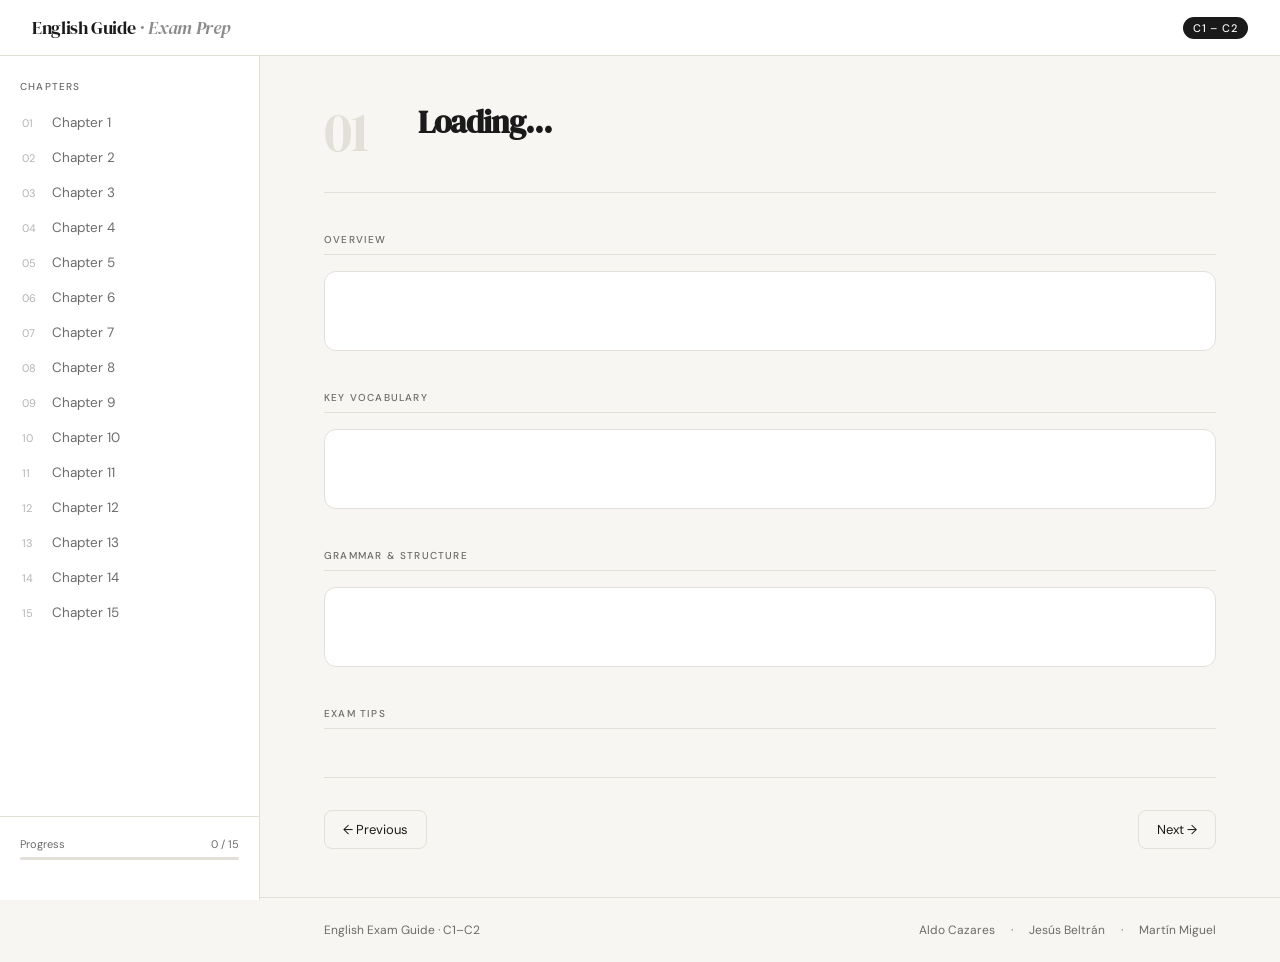
==== chapter.html @ 0bccd884 "Add files via upload" ====
<!DOCTYPE html>
<html lang="en">
<head>
<meta charset="UTF-8">
<meta name="viewport" content="width=device-width, initial-scale=1.0">
<title>Chapter · English Guide</title>
<link rel="preconnect" href="https://fonts.googleapis.com">
<link href="https://fonts.googleapis.com/css2?family=DM+Serif+Display:ital@0;1&family=DM+Sans:wght@300;400;500&display=swap" rel="stylesheet">
<link rel="stylesheet" href="styles.css">
</head>
<body>

<header>
  <button class="hamburger" id="menuBtn" aria-label="Toggle menu">
    <span></span><span></span><span></span>
  </button>
  <a class="logo" href="index.html">English Guide <span>· Exam Prep</span></a>
  <div class="level-badge">C1 – C2</div>
</header>

<div class="layout">
  <aside id="sidebar">
    <div class="sidebar-label">Chapters</div>
    <ul class="chapter-list" id="chapterList"></ul>
    <div class="progress-wrap">
      <div class="progress-label">
        <span>Progress</span>
        <span id="progressText">0 / 15</span>
      </div>
      <div class="progress-bar">
        <div class="progress-fill" id="progressFill" style="width: 0%"></div>
      </div>
    </div>
  </aside>

  <main>
    <div class="chapter-header">
      <div class="ch-number-big" id="chNumBig">01</div>
      <div class="ch-title-area">
        <h2 id="chTitle">Loading...</h2>
        <div class="subtitle" id="chSubtitle"></div>
      </div>
    </div>

    <div class="section">
      <div class="section-title">Overview</div>
      <div class="content-box empty" id="chOverview"></div>
    </div>

    <div class="section">
      <div class="section-title">Key Vocabulary</div>
      <div class="content-box empty" id="chVocab" style="padding: 0.5rem 1.5rem;"></div>
    </div>

    <div class="section">
      <div class="section-title">Grammar & Structure</div>
      <div class="content-box empty" id="chGrammar"></div>
    </div>

    <div class="section">
      <div class="section-title">Exam Tips</div>
      <div id="chTips"></div>
    </div>

    <div class="chapter-nav">
      <a class="nav-btn" id="prevBtn" href="#">← Previous</a>
      <span class="chapter-indicator" id="chIndicator"></span>
      <a class="nav-btn" id="nextBtn" href="#">Next →</a>
    </div>
  </main>
</div>

<footer>
  <span>English Exam Guide · C1–C2</span>
  <div class="footer-authors">
    <span>Aldo Cazares</span>
    <span>·</span>
    <span>Jesús Beltrán</span>
    <span>·</span>
    <span>Martín Miguel</span>
  </div>
</footer>

<script src="app.js"></script>
</body>
</html>
---- styles.css ----
*, *::before, *::after { box-sizing: border-box; margin: 0; padding: 0; }

:root {
  --bg: #f7f6f2;
  --surface: #ffffff;
  --text: #1a1a1a;
  --muted: #6b6b6b;
  --border: #e2e0d8;
  --tag-bg: #1a1a1a;
  --tag-text: #f7f6f2;
  --sidebar-w: 260px;
  --active-bg: #1a1a1a;
  --active-text: #ffffff;
  --hover-bg: #f0ede4;
  --progress-bg: #e2e0d8;
  --progress-fill: #1a1a1a;
}

body {
  font-family: 'DM Sans', sans-serif;
  background: var(--bg);
  color: var(--text);
  min-height: 100vh;
  display: flex;
  flex-direction: column;
}

/* TOP BAR */
header {
  position: fixed;
  top: 0; left: 0; right: 0;
  height: 56px;
  background: var(--surface);
  border-bottom: 1px solid var(--border);
  display: flex;
  align-items: center;
  padding: 0 2rem;
  z-index: 100;
  gap: 1rem;
}

.logo {
  font-family: 'DM Serif Display', serif;
  font-size: 1.1rem;
  letter-spacing: -0.02em;
  color: var(--text);
  flex: 1;
  text-decoration: none;
}

.logo span {
  font-style: italic;
  opacity: 0.5;
}

.level-badge {
  background: var(--tag-bg);
  color: var(--tag-text);
  font-size: 11px;
  font-weight: 500;
  letter-spacing: 0.08em;
  padding: 4px 10px;
  border-radius: 20px;
}

.hamburger {
  display: none;
  background: none;
  border: none;
  cursor: pointer;
  flex-direction: column;
  gap: 4px;
  padding: 4px;
}

.hamburger span {
  display: block;
  width: 20px;
  height: 1.5px;
  background: var(--text);
  transition: all 0.3s;
}

/* LAYOUT */
.layout {
  display: flex;
  margin-top: 56px;
  flex: 1;
}

/* SIDEBAR */
aside {
  width: var(--sidebar-w);
  position: fixed;
  top: 56px;
  left: 0;
  bottom: 0;
  background: var(--surface);
  border-right: 1px solid var(--border);
  overflow-y: auto;
  padding: 1.5rem 0;
  transition: transform 0.3s ease;
  display: flex;
  flex-direction: column;
}

.sidebar-label {
  font-size: 10px;
  font-weight: 500;
  letter-spacing: 0.12em;
  color: var(--muted);
  text-transform: uppercase;
  padding: 0 1.25rem 0.75rem;
}

.chapter-list {
  list-style: none;
  flex: 1;
}

.chapter-list li a {
  display: flex;
  align-items: center;
  gap: 10px;
  padding: 9px 1.25rem;
  text-decoration: none;
  color: var(--muted);
  font-size: 13.5px;
  font-weight: 400;
  transition: all 0.15s;
  border-left: 2px solid transparent;
}

.chapter-list li a:hover {
  background: var(--hover-bg);
  color: var(--text);
}

.chapter-list li a.active {
  background: var(--active-bg);
  color: var(--active-text);
  font-weight: 500;
}

.ch-num {
  font-size: 11px;
  min-width: 20px;
  opacity: 0.5;
}

.chapter-list li a.active .ch-num {
  opacity: 0.6;
}

/* PROGRESS */
.progress-wrap {
  padding: 1.25rem 1.25rem 1rem;
  border-top: 1px solid var(--border);
}

.progress-label {
  display: flex;
  justify-content: space-between;
  font-size: 11px;
  color: var(--muted);
  margin-bottom: 6px;
}

.progress-bar {
  height: 3px;
  background: var(--progress-bg);
  border-radius: 2px;
  overflow: hidden;
}

.progress-fill {
  height: 100%;
  background: var(--progress-fill);
  border-radius: 2px;
  transition: width 0.4s ease;
}

/* MAIN */
main {
  margin-left: var(--sidebar-w);
  flex: 1;
  padding: 3rem 4rem;
  max-width: calc(900px + var(--sidebar-w));
}

/* WELCOME */
.welcome {
  max-width: 600px;
  padding-top: 2rem;
}

.welcome-tag {
  font-size: 11px;
  font-weight: 500;
  letter-spacing: 0.1em;
  color: var(--muted);
  text-transform: uppercase;
  margin-bottom: 1rem;
}

.welcome h1 {
  font-family: 'DM Serif Display', serif;
  font-size: 2.8rem;
  line-height: 1.1;
  letter-spacing: -0.03em;
  margin-bottom: 1.25rem;
}

.welcome h1 em {
  font-style: italic;
  opacity: 0.45;
}

.welcome p {
  font-size: 15px;
  line-height: 1.75;
  color: var(--muted);
  max-width: 480px;
  margin-bottom: 2rem;
}

.authors-row {
  display: flex;
  gap: 10px;
  flex-wrap: wrap;
  margin-bottom: 2.5rem;
}

.author-chip {
  background: var(--surface);
  border: 1px solid var(--border);
  border-radius: 20px;
  padding: 5px 14px;
  font-size: 12.5px;
  color: var(--muted);
}

.author-chip strong {
  color: var(--text);
  font-weight: 500;
}

.chapters-grid {
  display: grid;
  grid-template-columns: repeat(auto-fill, minmax(130px, 1fr));
  gap: 8px;
}

.chapter-card {
  background: var(--surface);
  border: 1px solid var(--border);
  border-radius: 10px;
  padding: 14px;
  cursor: pointer;
  transition: all 0.15s;
  text-align: left;
  text-decoration: none;
  display: block;
}

.chapter-card:hover {
  border-color: var(--text);
  transform: translateY(-1px);
}

.chapter-card .num {
  font-size: 11px;
  color: var(--muted);
  margin-bottom: 4px;
}

.chapter-card .name {
  font-size: 12.5px;
  font-weight: 500;
  color: var(--text);
  line-height: 1.35;
}

/* CHAPTER VIEW */
.chapter-header {
  display: flex;
  align-items: flex-start;
  gap: 1.5rem;
  margin-bottom: 2.5rem;
  padding-bottom: 2rem;
  border-bottom: 1px solid var(--border);
}

.ch-number-big {
  font-family: 'DM Serif Display', serif;
  font-size: 3.5rem;
  line-height: 1;
  color: var(--border);
  min-width: 70px;
  letter-spacing: -0.04em;
}

.ch-title-area h2 {
  font-family: 'DM Serif Display', serif;
  font-size: 2rem;
  letter-spacing: -0.03em;
  line-height: 1.15;
  margin-bottom: 0.4rem;
}

.ch-title-area .subtitle {
  font-size: 13px;
  color: var(--muted);
}

/* CONTENT SECTIONS */
.section {
  margin-bottom: 2.5rem;
}

.section-title {
  font-size: 10px;
  font-weight: 500;
  letter-spacing: 0.12em;
  color: var(--muted);
  text-transform: uppercase;
  margin-bottom: 1rem;
  padding-bottom: 0.5rem;
  border-bottom: 1px solid var(--border);
}

.content-box {
  background: var(--surface);
  border: 1px solid var(--border);
  border-radius: 12px;
  padding: 1.5rem;
  font-size: 14.5px;
  line-height: 1.8;
  color: var(--text);
  min-height: 80px;
}

.content-box.empty {
  color: var(--muted);
  font-style: italic;
  font-size: 13.5px;
}

/* VOCAB TABLE */
.vocab-table {
  width: 100%;
  border-collapse: collapse;
  font-size: 14px;
}

.vocab-table th {
  text-align: left;
  font-size: 11px;
  font-weight: 500;
  letter-spacing: 0.06em;
  color: var(--muted);
  text-transform: uppercase;
  padding: 0 0 8px;
  border-bottom: 1px solid var(--border);
}

.vocab-table td {
  padding: 10px 0;
  border-bottom: 1px solid var(--border);
  vertical-align: top;
}

.vocab-table td:first-child {
  font-weight: 500;
  width: 35%;
  color: var(--text);
}

.vocab-table td:last-child {
  color: var(--muted);
}

/* TIP BOX */
.tip-box {
  background: var(--text);
  color: var(--bg);
  border-radius: 10px;
  padding: 1.25rem 1.5rem;
  font-size: 13.5px;
  line-height: 1.7;
}

.tip-box strong {
  display: block;
  font-size: 11px;
  letter-spacing: 0.1em;
  text-transform: uppercase;
  opacity: 0.5;
  margin-bottom: 0.4rem;
}

/* NAV BUTTONS */
.chapter-nav {
  display: flex;
  justify-content: space-between;
  align-items: center;
  margin-top: 3rem;
  padding-top: 2rem;
  border-top: 1px solid var(--border);
}

.nav-btn {
  background: none;
  border: 1px solid var(--border);
  border-radius: 8px;
  padding: 10px 18px;
  font-family: 'DM Sans', sans-serif;
  font-size: 13px;
  color: var(--text);
  cursor: pointer;
  transition: all 0.15s;
  text-decoration: none;
  display: inline-flex;
  align-items: center;
  gap: 6px;
}

.nav-btn:hover {
  background: var(--text);
  color: var(--bg);
  border-color: var(--text);
}

.nav-btn.disabled {
  opacity: 0.3;
  pointer-events: none;
}

.chapter-indicator {
  font-size: 12px;
  color: var(--muted);
}

/* FOOTER */
footer {
  margin-left: var(--sidebar-w);
  padding: 1.5rem 4rem;
  border-top: 1px solid var(--border);
  display: flex;
  align-items: center;
  justify-content: space-between;
  font-size: 12px;
  color: var(--muted);
}

footer .footer-authors {
  display: flex;
  gap: 1rem;
}

/* RESPONSIVE */
@media (max-width: 768px) {
  .hamburger { display: flex; }

  aside {
    transform: translateX(-100%);
    z-index: 90;
  }

  aside.open {
    transform: translateX(0);
  }

  main {
    margin-left: 0;
    padding: 2rem 1.5rem;
  }

  footer {
    margin-left: 0;
    padding: 1.5rem;
    flex-direction: column;
    gap: 0.5rem;
    text-align: center;
  }

  .footer-authors { flex-wrap: wrap; justify-content: center; }
  .welcome h1 { font-size: 2rem; }
  .ch-number-big { font-size: 2.5rem; min-width: 50px; }
  .ch-title-area h2 { font-size: 1.5rem; }
}
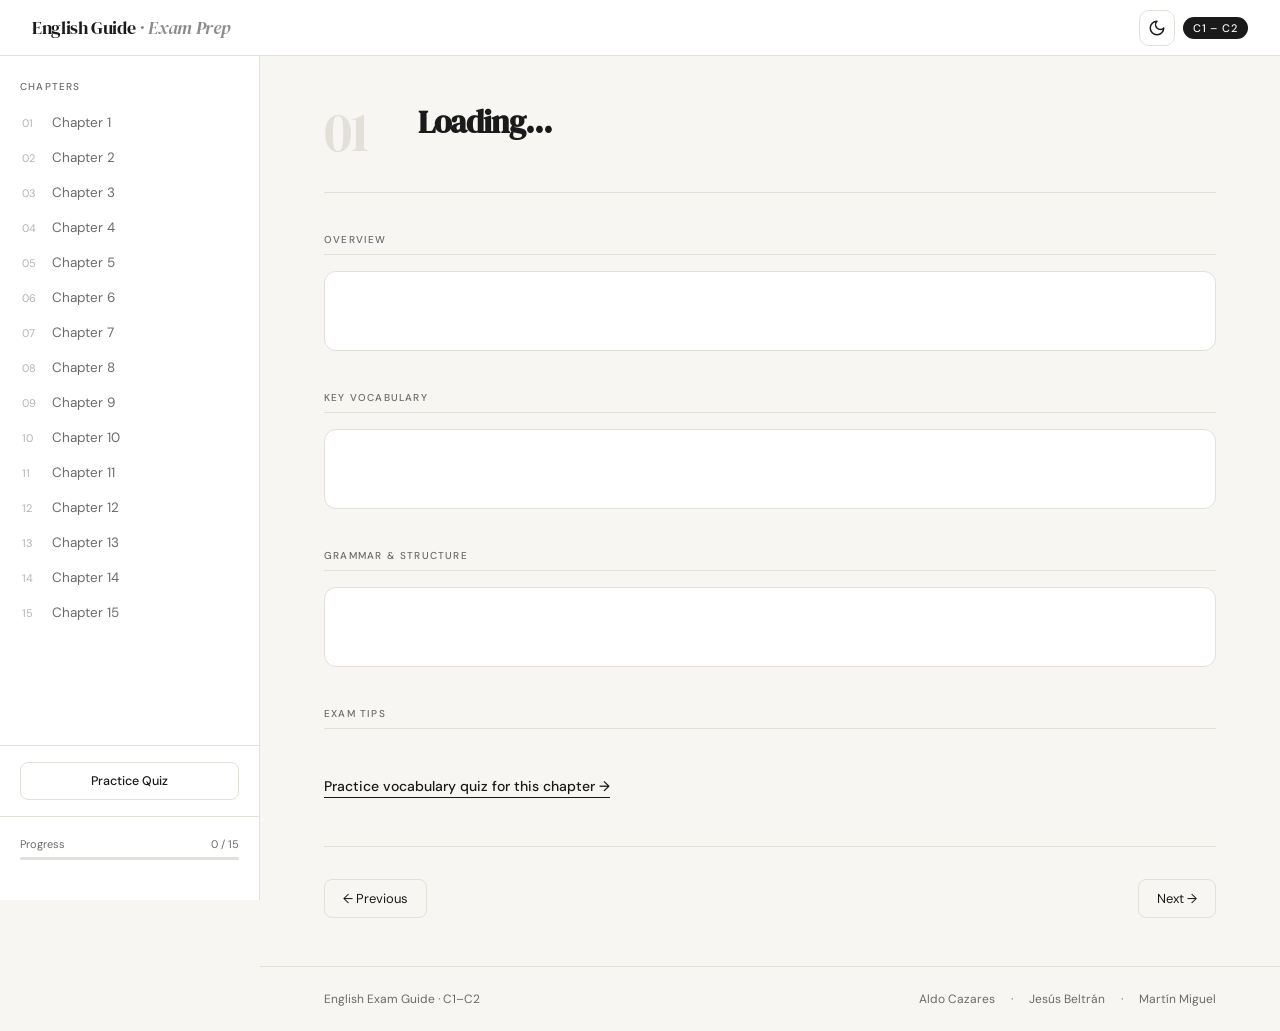
==== commit a886439d: "Add files via upload" ====
--- a/chapter.html
+++ b/chapter.html
@@ -7,6 +7,9 @@
 <link rel="preconnect" href="https://fonts.googleapis.com">
 <link href="https://fonts.googleapis.com/css2?family=DM+Serif+Display:ital@0;1&family=DM+Sans:wght@300;400;500&display=swap" rel="stylesheet">
 <link rel="stylesheet" href="styles.css">
+<script>
+(function(){try{if(localStorage.getItem('english-guide-theme')==='dark')document.documentElement.setAttribute('data-theme','dark');}catch(e){}})();
+</script>
 </head>
 <body>
 
@@ -15,7 +18,13 @@
     <span></span><span></span><span></span>
   </button>
   <a class="logo" href="index.html">English Guide <span>· Exam Prep</span></a>
-  <div class="level-badge">C1 – C2</div>
+  <div class="header-actions">
+    <button type="button" class="theme-toggle" id="themeToggle" aria-label="Switch to dark mode" aria-pressed="false" title="Dark mode">
+      <svg class="theme-toggle-icon theme-toggle-moon" xmlns="http://www.w3.org/2000/svg" width="18" height="18" viewBox="0 0 24 24" fill="none" stroke="currentColor" stroke-width="2" stroke-linecap="round" stroke-linejoin="round" aria-hidden="true"><path d="M12 3a6 6 0 0 0 9 9 9 9 0 1 1-9-9Z"/></svg>
+      <svg class="theme-toggle-icon theme-toggle-sun" xmlns="http://www.w3.org/2000/svg" width="18" height="18" viewBox="0 0 24 24" fill="none" stroke="currentColor" stroke-width="2" stroke-linecap="round" stroke-linejoin="round" aria-hidden="true"><circle cx="12" cy="12" r="4"/><path d="M12 2v2"/><path d="M12 20v2"/><path d="m4.93 4.93 1.41 1.41"/><path d="m17.66 17.66 1.41 1.41"/><path d="M2 12h2"/><path d="M20 12h2"/><path d="m6.34 17.66-1.41 1.41"/><path d="m19.07 4.93-1.41 1.41"/></svg>
+    </button>
+    <div class="level-badge">C1 – C2</div>
+  </div>
 </header>
 
 <div class="layout">
@@ -62,6 +71,8 @@
       <div id="chTips"></div>
     </div>
 
+    <p class="chapter-quiz-wrap"><a class="welcome-quiz-cta" id="chapterQuizLink" href="quiz.html">Practice vocabulary quiz for this chapter →</a></p>
+
     <div class="chapter-nav">
       <a class="nav-btn" id="prevBtn" href="#">← Previous</a>
       <span class="chapter-indicator" id="chIndicator"></span>
--- a/styles.css
+++ b/styles.css
@@ -16,6 +16,22 @@
   --progress-fill: #1a1a1a;
 }
 
+html[data-theme="dark"] {
+  color-scheme: dark;
+  --bg: #121211;
+  --surface: #1a1a18;
+  --text: #eceae4;
+  --muted: #9c9a92;
+  --border: #33302a;
+  --tag-bg: #eceae4;
+  --tag-text: #121211;
+  --active-bg: #eceae4;
+  --active-text: #121211;
+  --hover-bg: #262622;
+  --progress-bg: #33302a;
+  --progress-fill: #eceae4;
+}
+
 body {
   font-family: 'DM Sans', sans-serif;
   background: var(--bg);
@@ -51,6 +67,48 @@
 .logo span {
   font-style: italic;
   opacity: 0.5;
+}
+
+.header-actions {
+  display: flex;
+  align-items: center;
+  gap: 8px;
+}
+
+.theme-toggle {
+  display: flex;
+  align-items: center;
+  justify-content: center;
+  width: 36px;
+  height: 36px;
+  padding: 0;
+  border: 1px solid var(--border);
+  border-radius: 10px;
+  background: var(--surface);
+  color: var(--text);
+  cursor: pointer;
+  transition: background 0.15s, border-color 0.15s;
+}
+
+.theme-toggle:hover {
+  background: var(--hover-bg);
+  border-color: var(--text);
+}
+
+.theme-toggle-icon {
+  display: block;
+}
+
+.theme-toggle-sun {
+  display: none;
+}
+
+html[data-theme="dark"] .theme-toggle-moon {
+  display: none;
+}
+
+html[data-theme="dark"] .theme-toggle-sun {
+  display: block;
 }
 
 .level-badge {
@@ -300,6 +358,11 @@
   letter-spacing: -0.04em;
 }
 
+html[data-theme="dark"] .ch-number-big {
+  color: var(--muted);
+  opacity: 0.5;
+}
+
 .ch-title-area h2 {
   font-family: 'DM Serif Display', serif;
   font-size: 2rem;
@@ -399,6 +462,17 @@
   margin-bottom: 0.4rem;
 }
 
+html[data-theme="dark"] .tip-box {
+  background: var(--hover-bg);
+  color: var(--text);
+  border: 1px solid var(--border);
+}
+
+html[data-theme="dark"] .tip-box strong {
+  opacity: 1;
+  color: var(--muted);
+}
+
 /* NAV BUTTONS */
 .chapter-nav {
   display: flex;
@@ -489,3 +563,431 @@
   .ch-number-big { font-size: 2.5rem; min-width: 50px; }
   .ch-title-area h2 { font-size: 1.5rem; }
 }
+
+/* SIDEBAR — QUIZ LINK */
+.sidebar-quiz-wrap {
+  padding: 0 1.25rem 1rem;
+  border-top: 1px solid var(--border);
+  margin-top: 0.25rem;
+  padding-top: 1rem;
+}
+
+.sidebar-quiz-link {
+  display: block;
+  text-align: center;
+  text-decoration: none;
+  font-size: 12.5px;
+  font-weight: 500;
+  color: var(--text);
+  padding: 10px 12px;
+  border: 1px solid var(--border);
+  border-radius: 8px;
+  background: var(--surface);
+  transition: all 0.15s;
+}
+
+.sidebar-quiz-link:hover {
+  background: var(--hover-bg);
+  border-color: var(--text);
+}
+
+.sidebar-quiz-link.active {
+  background: var(--active-bg);
+  color: var(--active-text);
+  border-color: var(--active-bg);
+}
+
+/* QUIZ PAGE */
+.quiz-page-header .ch-number-big {
+  color: var(--muted);
+  opacity: 0.35;
+  font-size: 2.5rem;
+}
+
+.quiz-back-wrap {
+  margin: -0.5rem 0 1.5rem;
+}
+
+.quiz-back-home {
+  display: inline-flex;
+}
+
+.quiz-setup-intro {
+  font-size: 14px;
+  line-height: 1.7;
+  color: var(--muted);
+  margin-bottom: 1.5rem;
+}
+
+.quiz-setup-intro strong {
+  color: var(--text);
+  font-weight: 500;
+}
+
+.quiz-chapter-toolbar {
+  display: flex;
+  gap: 8px;
+  margin-bottom: 10px;
+}
+
+.quiz-mini-btn {
+  padding: 6px 12px;
+  font-size: 12px;
+}
+
+.quiz-chapter-grid {
+  display: grid;
+  grid-template-columns: repeat(auto-fill, minmax(200px, 1fr));
+  gap: 8px;
+  max-height: 220px;
+  overflow-y: auto;
+  padding: 4px 2px 8px;
+}
+
+.quiz-chapter-item {
+  display: flex;
+  align-items: center;
+  gap: 8px;
+  font-size: 13px;
+  color: var(--text);
+  padding: 6px 8px;
+  border-radius: 8px;
+  border: 1px solid transparent;
+}
+
+.quiz-chapter-item:hover {
+  background: var(--hover-bg);
+}
+
+.quiz-chapter-item input {
+  accent-color: var(--text);
+}
+
+.quiz-row {
+  margin-bottom: 1.25rem;
+}
+
+.quiz-label {
+  display: block;
+  font-size: 11px;
+  font-weight: 500;
+  letter-spacing: 0.08em;
+  text-transform: uppercase;
+  color: var(--muted);
+  margin-bottom: 8px;
+}
+
+.quiz-select {
+  font-family: 'DM Sans', sans-serif;
+  font-size: 14px;
+  padding: 8px 12px;
+  border: 1px solid var(--border);
+  border-radius: 8px;
+  background: var(--surface);
+  color: var(--text);
+  min-width: 120px;
+}
+
+.quiz-modes {
+  display: flex;
+  flex-direction: column;
+  gap: 8px;
+}
+
+.quiz-check-label {
+  font-size: 14px;
+  color: var(--text);
+  display: flex;
+  align-items: center;
+  gap: 8px;
+  cursor: pointer;
+}
+
+.quiz-error {
+  color: #8b2a2a;
+  font-size: 13.5px;
+  margin-bottom: 1rem;
+}
+
+html[data-theme="dark"] .quiz-error {
+  color: #f0a4a4;
+}
+
+.quiz-primary {
+  font-family: 'DM Sans', sans-serif;
+  font-size: 14px;
+  font-weight: 500;
+  background: var(--text);
+  color: var(--bg);
+  border: none;
+  border-radius: 8px;
+  padding: 12px 22px;
+  cursor: pointer;
+  transition: opacity 0.15s;
+}
+
+.quiz-primary:hover {
+  opacity: 0.88;
+}
+
+.quiz-run {
+  margin-top: 0.5rem;
+}
+
+.quiz-progress-meta {
+  display: flex;
+  justify-content: space-between;
+  align-items: center;
+  font-size: 12.5px;
+  color: var(--muted);
+  margin-bottom: 1rem;
+}
+
+.quiz-score-live {
+  font-weight: 500;
+  color: var(--text);
+}
+
+.quiz-question-box {
+  min-height: 200px;
+}
+
+.quiz-prompt {
+  font-size: 15px;
+  line-height: 1.65;
+  margin-bottom: 1.25rem;
+  color: var(--text);
+}
+
+.quiz-prompt .quiz-term {
+  display: block;
+  margin-top: 0.5rem;
+  font-family: 'DM Serif Display', serif;
+  font-size: 1.35rem;
+  font-weight: 400;
+  color: var(--text);
+}
+
+.quiz-prompt .quiz-def-snippet {
+  display: block;
+  margin-top: 0.5rem;
+  padding: 1rem 1.1rem;
+  background: var(--bg);
+  border-radius: 8px;
+  border: 1px solid var(--border);
+  font-size: 14px;
+  color: var(--muted);
+}
+
+.quiz-options {
+  display: flex;
+  flex-direction: column;
+  gap: 10px;
+}
+
+.quiz-option {
+  text-align: left;
+  font-family: 'DM Sans', sans-serif;
+  font-size: 14px;
+  line-height: 1.5;
+  padding: 12px 14px;
+  border: 1px solid var(--border);
+  border-radius: 10px;
+  background: var(--surface);
+  color: var(--text);
+  cursor: pointer;
+  transition: all 0.15s;
+}
+
+.quiz-option:hover:not(:disabled) {
+  border-color: var(--text);
+}
+
+.quiz-option:disabled {
+  cursor: default;
+}
+
+.quiz-option.is-correct {
+  border-color: #2d6a4f;
+  background: #e8f5e9;
+}
+
+.quiz-option.is-wrong {
+  border-color: #9b2c2c;
+  background: #fce8e8;
+}
+
+.quiz-option.is-neutral:disabled {
+  opacity: 0.65;
+}
+
+html[data-theme="dark"] .quiz-option.is-correct {
+  border-color: #5cad6a;
+  background: rgba(92, 173, 106, 0.18);
+}
+
+html[data-theme="dark"] .quiz-option.is-wrong {
+  border-color: #e07070;
+  background: rgba(224, 112, 112, 0.14);
+}
+
+.quiz-actions {
+  margin-top: 1.25rem;
+  display: flex;
+  justify-content: flex-end;
+}
+
+.quiz-results-title {
+  font-family: 'DM Serif Display', serif;
+  font-size: 1.5rem;
+  margin-bottom: 0.75rem;
+}
+
+.quiz-results-score {
+  font-size: 16px;
+  color: var(--muted);
+  margin-bottom: 1.25rem;
+}
+
+.quiz-results .quiz-primary {
+  margin-top: 1.25rem;
+}
+
+.quiz-analysis {
+  margin-top: 1.5rem;
+  padding-top: 1.5rem;
+  border-top: 1px solid var(--border);
+}
+
+.quiz-analysis--compact {
+  margin-top: 0.75rem;
+  padding-top: 0;
+  border-top: none;
+}
+
+.quiz-analysis-title {
+  font-family: 'DM Serif Display', serif;
+  font-size: 1.15rem;
+  margin-bottom: 0.65rem;
+  color: var(--text);
+}
+
+.quiz-analysis-intro,
+.quiz-analysis-modes,
+.quiz-analysis-good {
+  font-size: 14px;
+  line-height: 1.65;
+  color: var(--muted);
+  margin-bottom: 1rem;
+}
+
+.quiz-analysis-good {
+  color: var(--text);
+}
+
+.quiz-analysis-modes {
+  font-style: italic;
+  margin-bottom: 1.1rem;
+}
+
+.quiz-analysis-chapter-list {
+  list-style: none;
+  margin: 0;
+  padding: 0;
+}
+
+.quiz-analysis-chapter-item {
+  margin-bottom: 1.15rem;
+  padding-bottom: 1rem;
+  border-bottom: 1px solid var(--border);
+}
+
+.quiz-analysis-chapter-item:last-child {
+  border-bottom: none;
+  padding-bottom: 0;
+  margin-bottom: 0;
+}
+
+.quiz-analysis-chapter-head {
+  font-size: 14px;
+  font-weight: 500;
+  margin-bottom: 4px;
+}
+
+.quiz-analysis-chapter-head a {
+  color: var(--text);
+  text-decoration: underline;
+  text-underline-offset: 3px;
+}
+
+.quiz-analysis-chapter-head a:hover {
+  opacity: 0.75;
+}
+
+.quiz-analysis-chapter-sub {
+  font-weight: 400;
+  color: var(--muted);
+}
+
+.quiz-analysis-chapter-meta {
+  font-size: 12.5px;
+  color: var(--muted);
+  margin-bottom: 0.5rem;
+}
+
+.quiz-analysis-terms {
+  margin: 0;
+  padding-left: 0;
+  list-style: none;
+  font-size: 13px;
+  color: var(--text);
+  line-height: 1.55;
+}
+
+.quiz-analysis-term-item {
+  margin-bottom: 0.85rem;
+}
+
+.quiz-analysis-term-item:last-child {
+  margin-bottom: 0;
+}
+
+.quiz-analysis-term-word {
+  font-weight: 600;
+  color: var(--text);
+  margin-bottom: 0.25rem;
+}
+
+.quiz-analysis-term-meaning {
+  font-weight: 400;
+  color: var(--muted);
+  padding-left: 0;
+  line-height: 1.5;
+}
+
+.quiz-analysis-terms-more {
+  color: var(--muted);
+  font-style: italic;
+  list-style: none;
+  margin-top: 0.5rem;
+}
+
+.welcome-quiz-cta {
+  display: inline-flex;
+  align-items: center;
+  margin-top: 0.5rem;
+  font-size: 14px;
+  font-weight: 500;
+  color: var(--text);
+  text-decoration: none;
+  border-bottom: 1px solid var(--text);
+  padding-bottom: 2px;
+}
+
+.welcome-quiz-cta:hover {
+  opacity: 0.7;
+}
+
+.chapter-quiz-wrap {
+  margin: 2rem 0 0;
+}
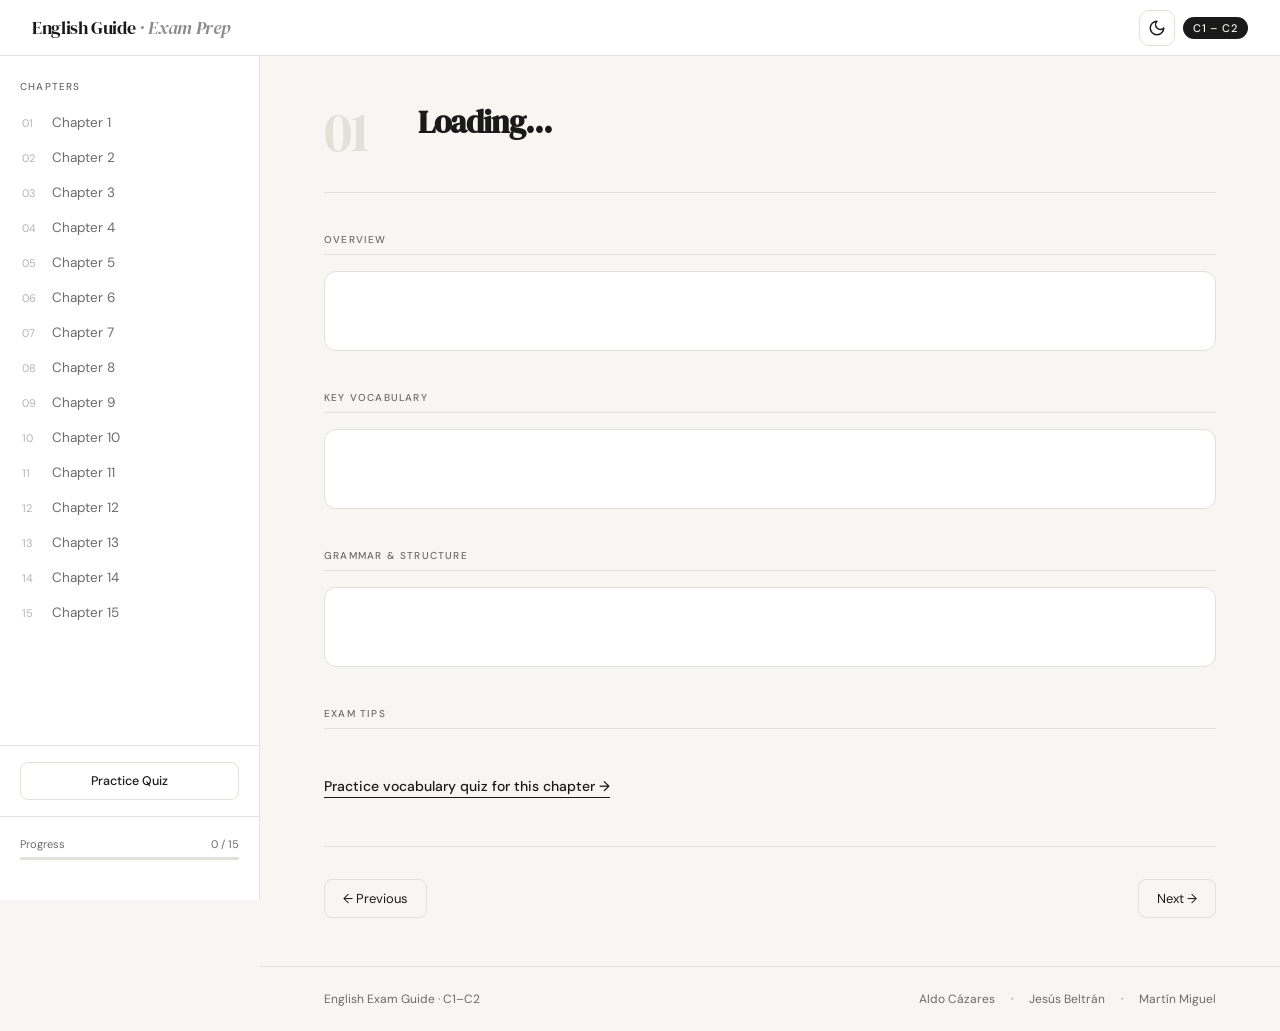
==== commit ab854802: "Correct spelling of Aldo Cázares in footer" ====
--- a/chapter.html
+++ b/chapter.html
@@ -84,7 +84,7 @@
 <footer>
   <span>English Exam Guide · C1–C2</span>
   <div class="footer-authors">
-    <span>Aldo Cazares</span>
+    <span>Aldo Cázares</span>
     <span>·</span>
     <span>Jesús Beltrán</span>
     <span>·</span>
